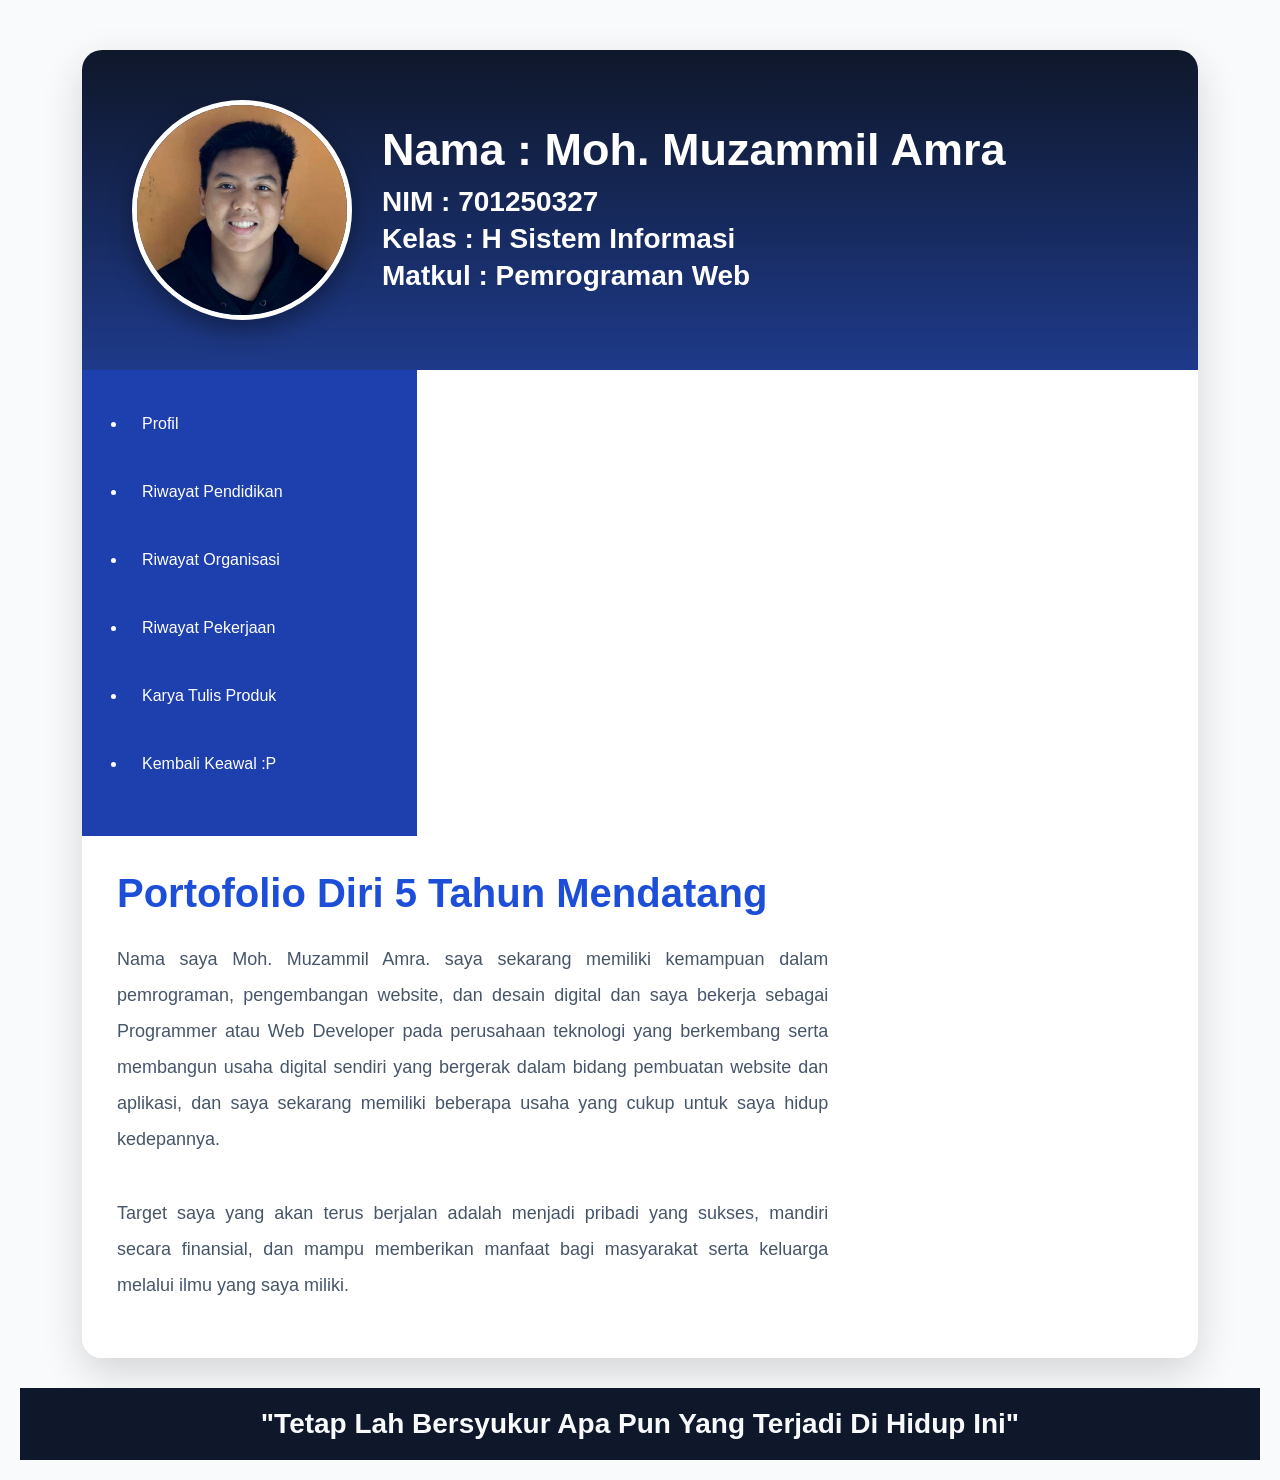
==== index.html @ 31dbe346 "Add files via upload" ====
<!DOCTYPE html>
<html lang="id">
<head>
    <meta charset="UTF-8">
    <meta name="viewport" content="width=device-width, initial-scale=1.0">
    <title>Portofolio 5 Tahun Mendatang</title>

    <link rel="stylesheet" href="style.css">
</head>
<body>

<div class="container">

    <header class="header">

        <img src="Orang Baek.jpeg" alt="Foto Profil" class="foto">

        <div class="header-text">
            <h1>Nama : Moh. Muzammil Amra</h1>
            <h2>NIM : 701250327</h2>
            <h2>Kelas : H Sistem Informasi</h2>
            <h2>Matkul : Pemrograman Web</h2>
        </div>

    </header>

          <div class="sidebar">
            <ul class="font">
                <li><a style="text-decoration:none;" class="font" href="profil.html">
                    Profil</a><br>
                </li>
                <li><a style="text-decoration:none;" class="font" href="Riwayat_Pendidikan.html">
                Riwayat Pendidikan</a><br>
                </li>
                <li><a style="text-decoration:none;" class="font" href="Riwayat_Organisasi.html">
                Riwayat Organisasi</a><br>
                </li>
                <li><a style="text-decoration:none;" class="font" href="Riwayat_Pekerjaan.html">
                Riwayat Pekerjaan</a><br>
                </li>
                <li><a style="text-decoration:none;" class="font" href="Karya_Tulis_Produk.html">
                    Karya Tulis Produk</a><br>
                </li>
                <li><a style="text-decoration:none;" class="font" href="Kembali_Keawal.html">
                    Kembali Keawal :P</a><br>
                </li>
            </ul>
        </div>
        <main class="main">

            <h1>Portofolio Diri 5 Tahun Mendatang</h1>
            <p>
                Nama saya Moh. Muzammil Amra. saya sekarang
                memiliki kemampuan dalam pemrograman,
                pengembangan website, dan desain digital
                dan saya bekerja sebagai Programmer atau Web
                Developer pada perusahaan teknologi yang berkembang serta
                membangun usaha digital sendiri yang bergerak dalam bidang
                pembuatan website dan aplikasi, dan saya sekarang memiliki beberapa usaha
                yang cukup untuk saya hidup kedepannya.
            </p>

            <br>

            <p>
                Target saya yang akan terus berjalan adalah menjadi pribadi yang sukses, mandiri
                secara finansial, dan mampu memberikan manfaat bagi
                masyarakat serta keluarga melalui ilmu yang saya miliki.
            </p>
        </main>

    </div>

    <footer>
        "Tetap Lah Bersyukur Apa Pun Yang Terjadi Di Hidup Ini"
    </footer>

</div>

</body>
</html>
---- style.css ----
*{
    margin:0;
    padding:0;
    box-sizing:border-box;
    font-family:Segoe UI, sans-serif;
}

body{
    background:#F8FAFC;
    padding:20px;
}

.container{
    width:90%;
    max-width:1300px;
    margin:30px auto;
    background:#FFFFFF;
    border-radius:20px;
    overflow:hidden;
    box-shadow:0 15px 40px rgba(0,0,0,0.15);
    transition:0.4s ease;
}

.container:hover{
    transform:translateY(-8px);
    box-shadow:0 25px 50px rgba(0,0,0,0.25);
}

.header{
    background:linear-gradient(#0F172A,#1E3A8A),
    url("background.jpg");

    background-size:cover;
    background-position:center;

    height:320px;

    display:flex;
    align-items:center;
    gap:30px;

    padding:30px 50px;
}

.foto{
    width:220px;
    height:220px;
    border-radius:50%;
    object-fit:cover;
    border:5px solid white;
    box-shadow:0 10px 25px rgba(0,0,0,.35);
}

.header-text{
    color:white;
}

.header-text h1{
    font-size:45px;
    margin-bottom:10px;
}

.header-text h2{
    font-size:28px;
    margin:5px 0;
}

.content{
    display:flex;
}

.sidebar{
    width:30%;
    background:#1E40AF;
    color:white;
    padding:25px;
}

.sidebar h3{
    margin-top:15px;
    margin-bottom:10px;
    border-bottom:2px solid white;
    padding-bottom:5px;
}

.sidebar ul{
    padding-left:20px;
}

.sidebar li{
    margin:8px 0;
}

 .sidebar li a{
    display:block;
    padding:12px 15px;
    color:white;
    text-decoration:none;
    border-radius:8px;
    transition:0.3s;
}

.sidebar li a:hover{
    background:#3B82F6;
    transform:translateX(8px);
}

.main{
    width:70%;
    padding:35px;
    background:#FFFFFF;
}

.main h1{
    color:#1D4ED8;
    font-size:40px;
    font-weight:bold;
    margin-bottom:25px;
}

.main p{
    color:#475569;
    font-size:18px;
    line-height:2;
    text-align:justify;
    margin-bottom:20px;
}

footer{
    background:#0F172A;
    color:#F8FAFC;;
    text-align:center;
    padding:20px;
    font-size:28px;
    font-weight:bold;
}

@media(max-width:768px){

    .header{
        flex-direction:column;
        height:auto;
        text-align:center;
    }

    .content{
        flex-direction:column;
    }

    .sidebar,
    .main{
        width:100%;
    }

    .header-text h1{
        font-size:30px;
    }

    .header-text h2{
        font-size:20px;
    }
}
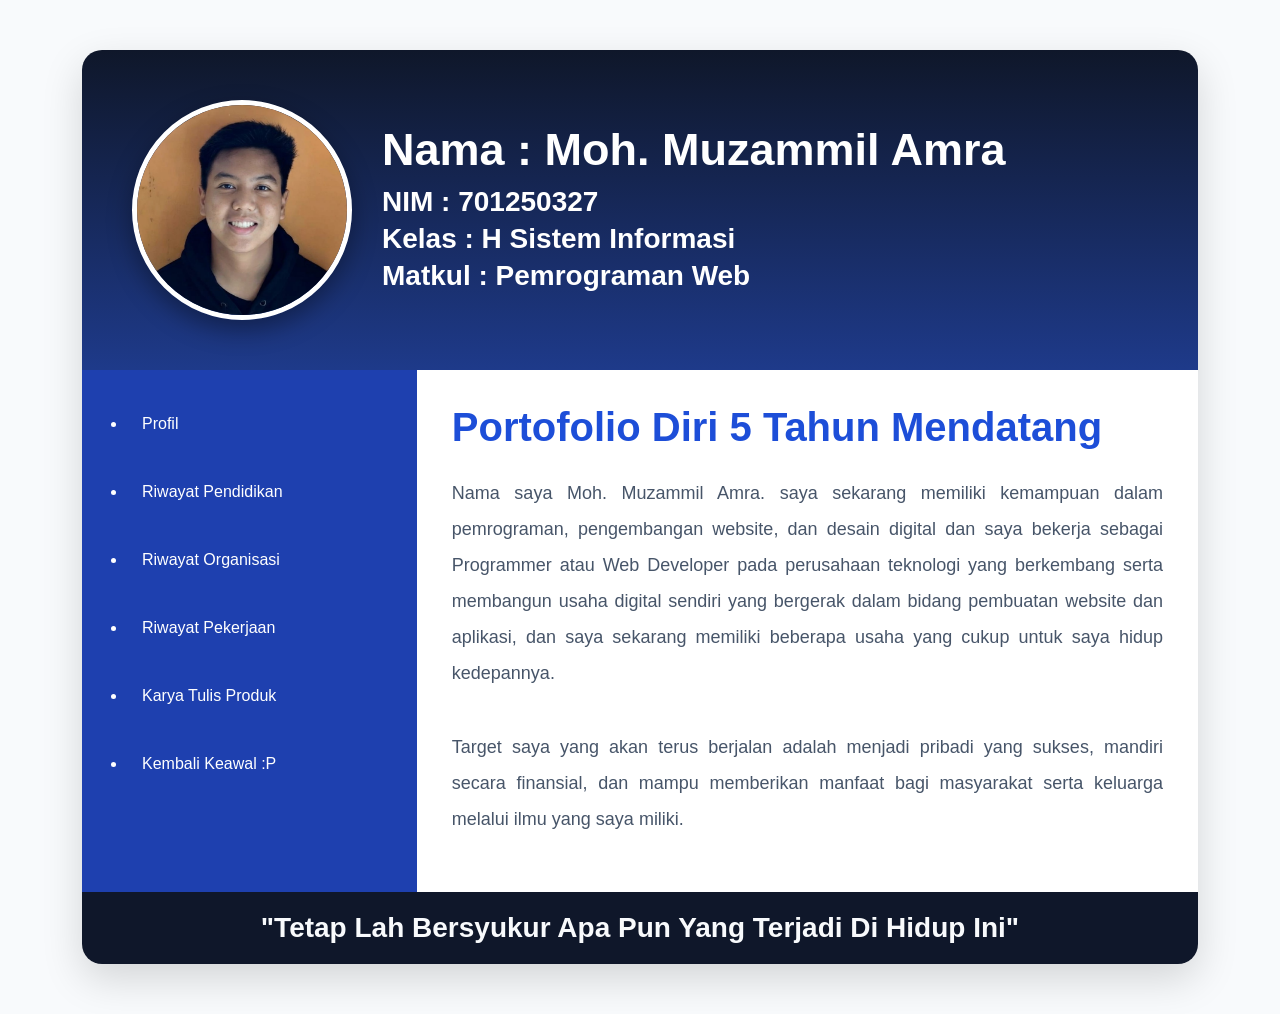
==== commit 0327e04e: "index.html" ====
--- a/index.html
+++ b/index.html
@@ -24,6 +24,8 @@
 
     </header>
 
+    <div class="content">
+        
           <div class="sidebar">
             <ul class="font">
                 <li><a style="text-decoration:none;" class="font" href="profil.html">
@@ -78,4 +80,4 @@
 </div>
 
 </body>
-</html>+</html>
